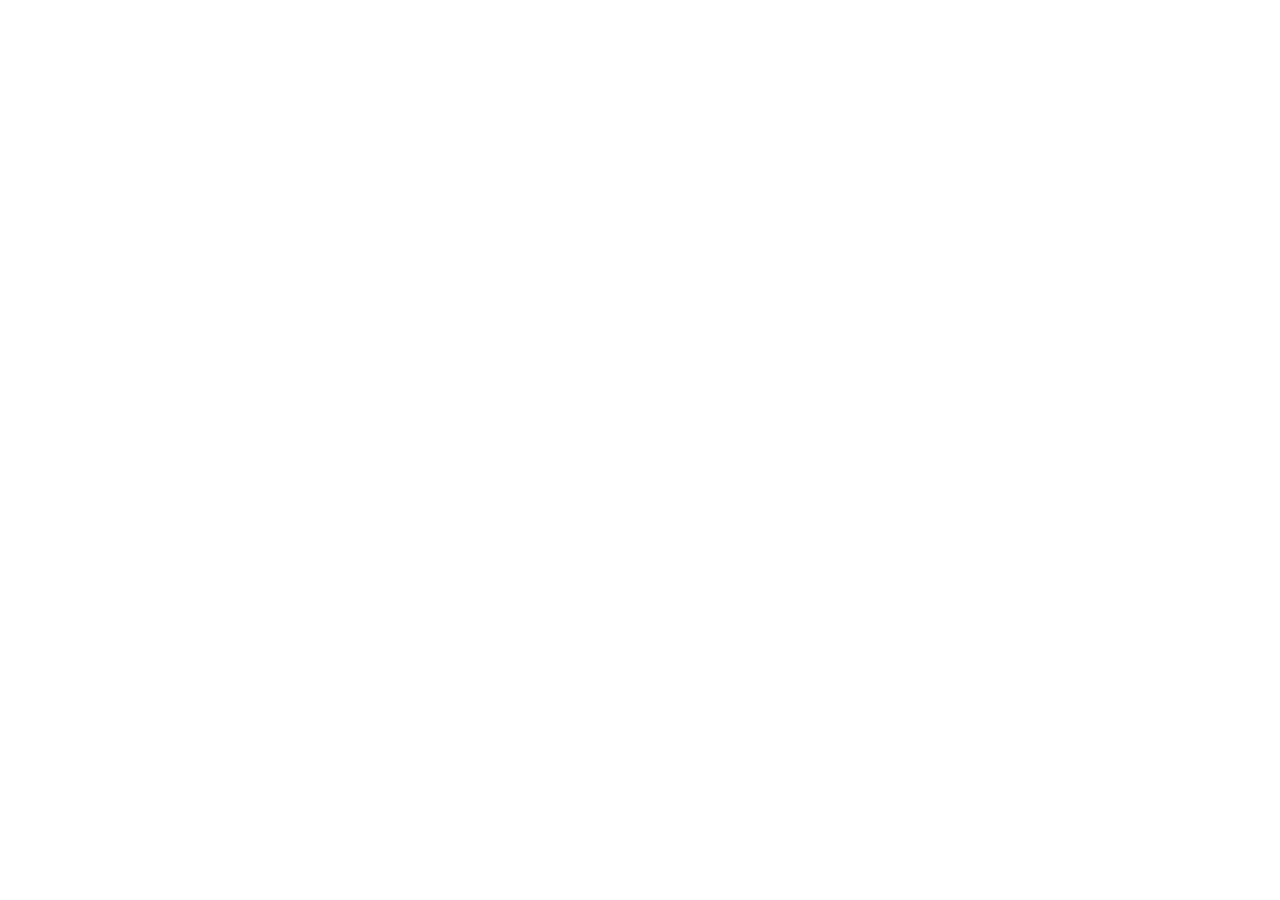
==== index.html @ 12a5bcbc "V1.0" ====
<!doctype html>
<html lang="zh-CN">
  <head>
    <meta charset="UTF-8" />
    <meta name="viewport" content="width=device-width, initial-scale=1.0" />
    <title>下津村史数字馆</title>
    <script type="module" crossorigin src="/assets/index-_yngNMqo.js"></script>
    <link rel="stylesheet" crossorigin href="/assets/index-DAocf0F-.css">
  </head>
  <body>
    <div id="root"></div>
  </body>
</html>
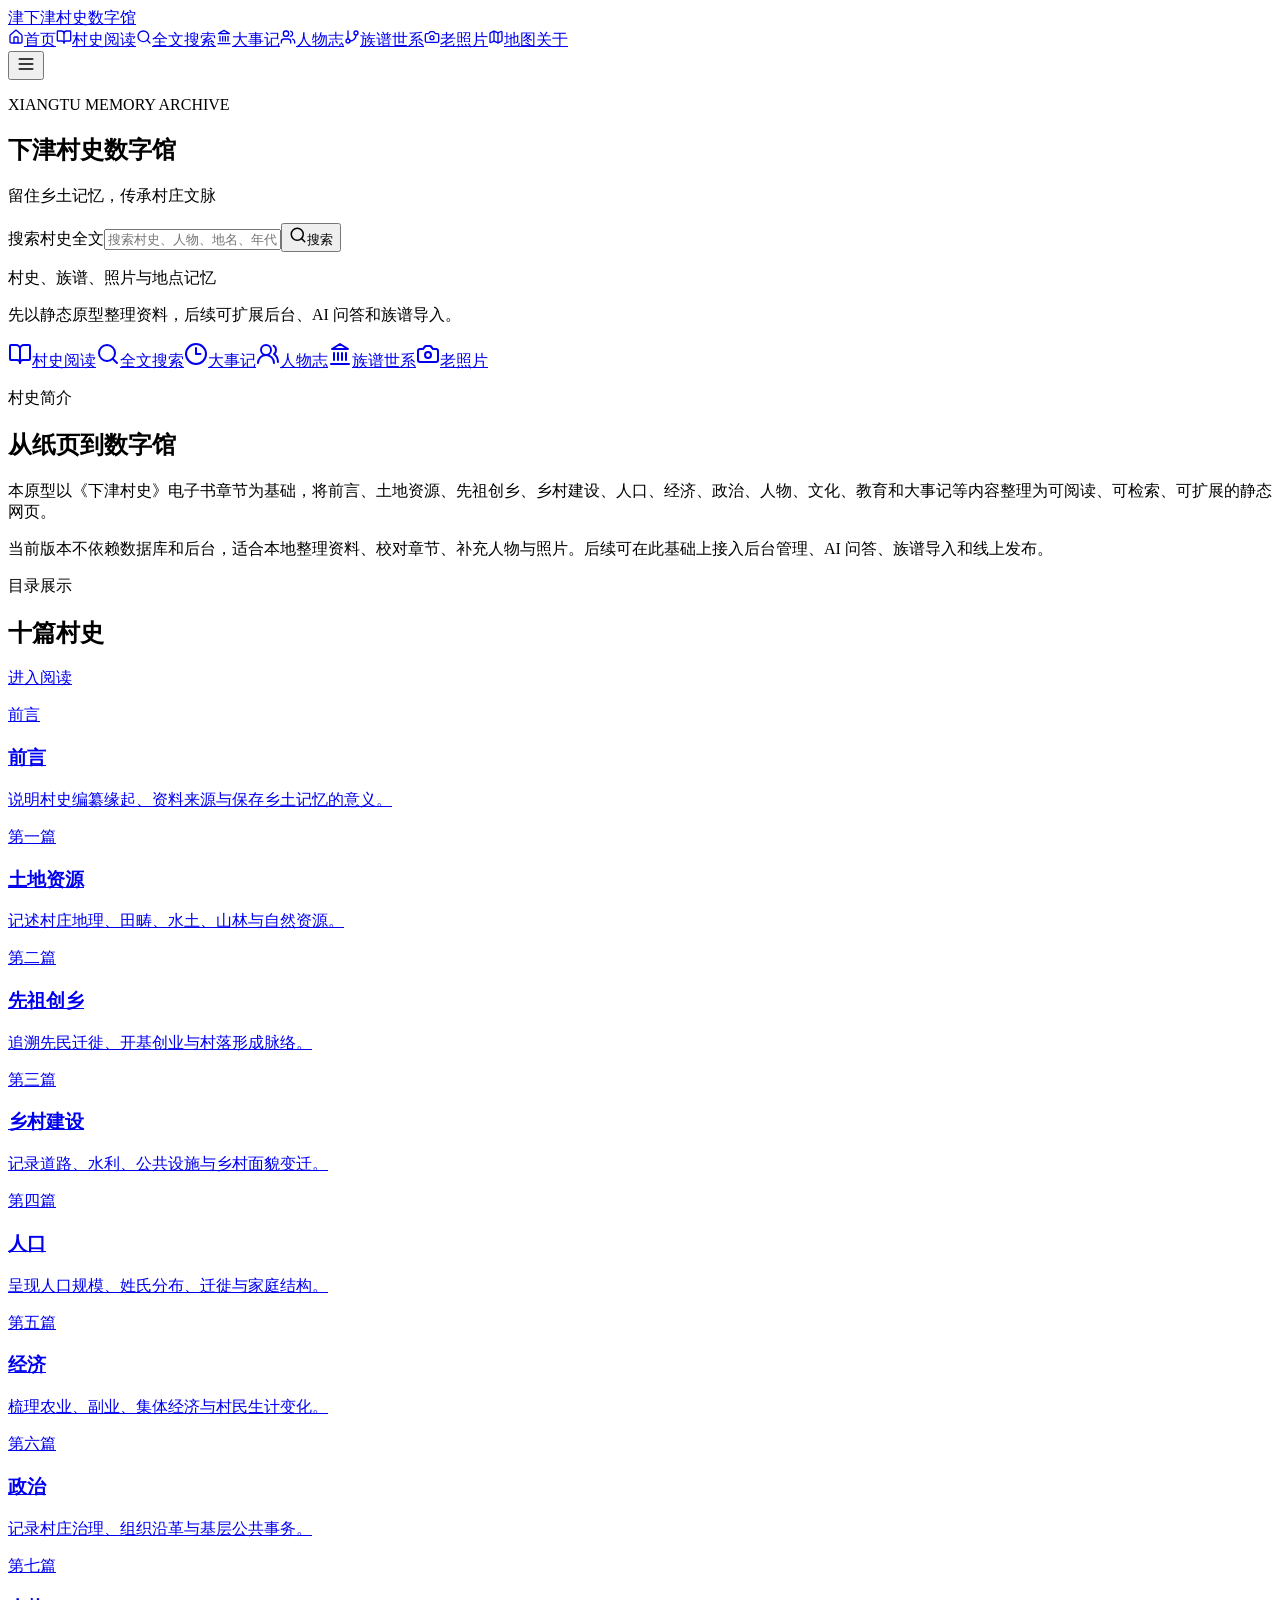
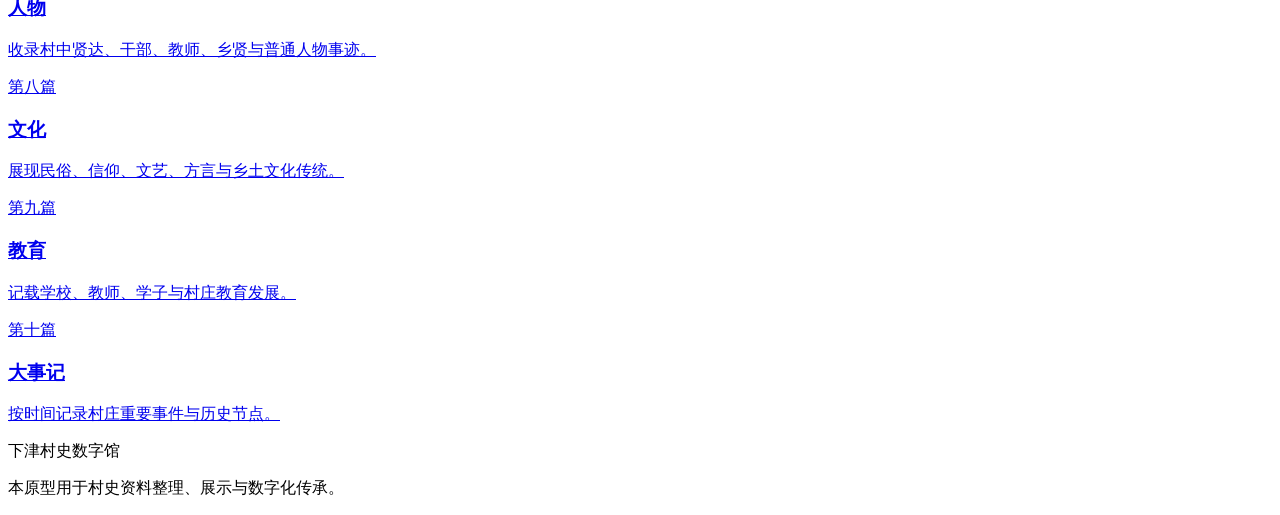
==== commit 35c18552: "Update index.html" ====
--- a/index.html
+++ b/index.html
@@ -4,8 +4,8 @@
     <meta charset="UTF-8" />
     <meta name="viewport" content="width=device-width, initial-scale=1.0" />
     <title>下津村史数字馆</title>
-    <script type="module" crossorigin src="/assets/index-_yngNMqo.js"></script>
-    <link rel="stylesheet" crossorigin href="/assets/index-DAocf0F-.css">
+    <script type="module" crossorigin src="./index-_yngNMqo.js"></script>
+    <link rel="stylesheet" crossorigin href="./index-cslJNiig8.css">
   </head>
   <body>
     <div id="root"></div>
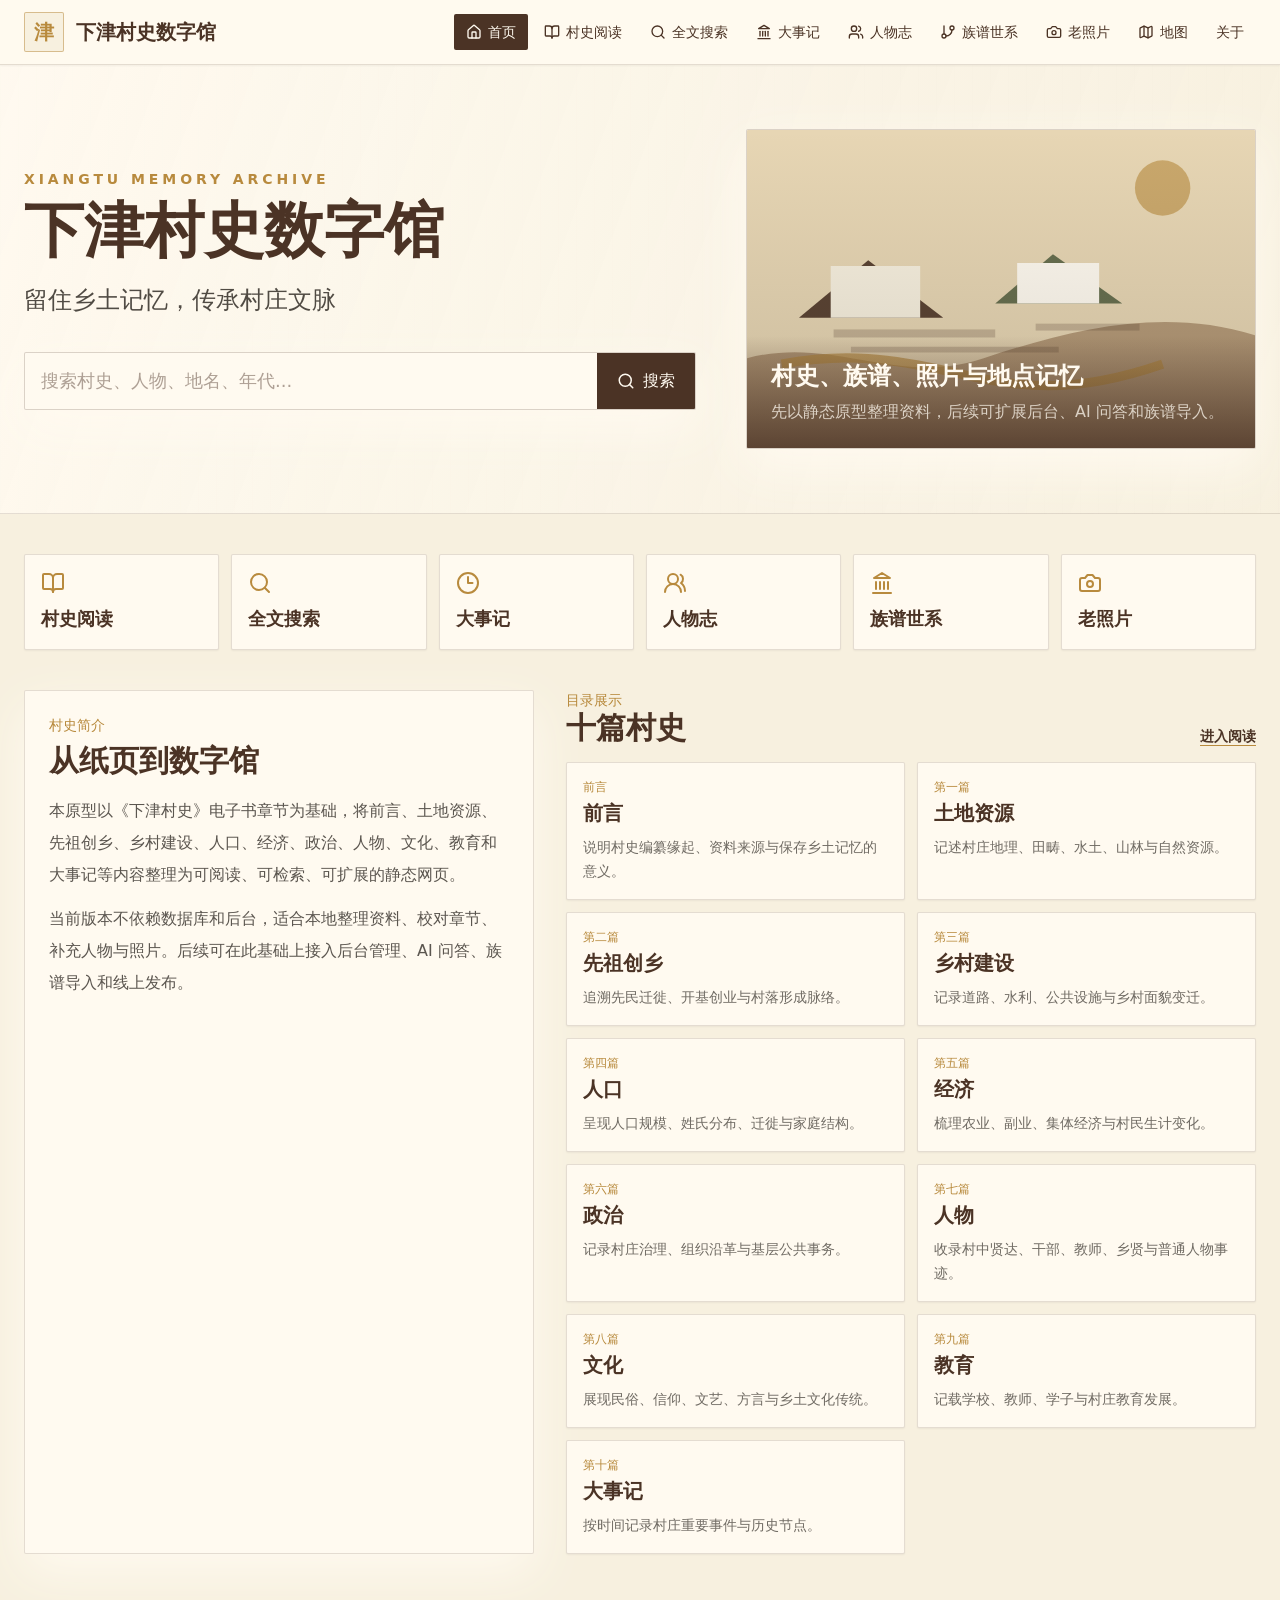
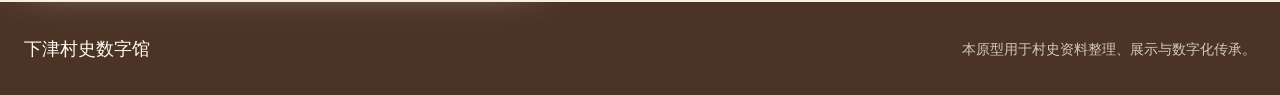
==== commit f4eb5402: "Deploy Xiajin digital museum" ====
--- a/index.html
+++ b/index.html
@@ -4,8 +4,8 @@
     <meta charset="UTF-8" />
     <meta name="viewport" content="width=device-width, initial-scale=1.0" />
     <title>下津村史数字馆</title>
-    <script type="module" crossorigin src="./index-_yngNMqo.js"></script>
-    <link rel="stylesheet" crossorigin href="./index-cslJNiig8.css">
+    <script type="module" crossorigin src="./assets/index-D4QN0NcS.js"></script>
+    <link rel="stylesheet" crossorigin href="./assets/index-DAocf0F-.css">
   </head>
   <body>
     <div id="root"></div>
--- a/assets/index-DAocf0F-.css
+++ b/assets/index-DAocf0F-.css
@@ -0,0 +1 @@
+.leaflet-pane,.leaflet-tile,.leaflet-marker-icon,.leaflet-marker-shadow,.leaflet-tile-container,.leaflet-pane>svg,.leaflet-pane>canvas,.leaflet-zoom-box,.leaflet-image-layer,.leaflet-layer{position:absolute;left:0;top:0}.leaflet-container{overflow:hidden}.leaflet-tile,.leaflet-marker-icon,.leaflet-marker-shadow{-webkit-user-select:none;-moz-user-select:none;user-select:none;-webkit-user-drag:none}.leaflet-tile::-moz-selection{background:transparent}.leaflet-tile::selection{background:transparent}.leaflet-safari .leaflet-tile{image-rendering:-webkit-optimize-contrast}.leaflet-safari .leaflet-tile-container{width:1600px;height:1600px;-webkit-transform-origin:0 0}.leaflet-marker-icon,.leaflet-marker-shadow{display:block}.leaflet-container .leaflet-overlay-pane svg{max-width:none!important;max-height:none!important}.leaflet-container .leaflet-marker-pane img,.leaflet-container .leaflet-shadow-pane img,.leaflet-container .leaflet-tile-pane img,.leaflet-container img.leaflet-image-layer,.leaflet-container .leaflet-tile{max-width:none!important;max-height:none!important;width:auto;padding:0}.leaflet-container img.leaflet-tile{mix-blend-mode:plus-lighter}.leaflet-container.leaflet-touch-zoom{touch-action:pan-x pan-y}.leaflet-container.leaflet-touch-drag{touch-action:none;touch-action:pinch-zoom}.leaflet-container.leaflet-touch-drag.leaflet-touch-zoom{touch-action:none}.leaflet-container{-webkit-tap-highlight-color:transparent}.leaflet-container a{-webkit-tap-highlight-color:rgba(51,181,229,.4)}.leaflet-tile{filter:inherit;visibility:hidden}.leaflet-tile-loaded{visibility:inherit}.leaflet-zoom-box{width:0;height:0;box-sizing:border-box;z-index:800}.leaflet-overlay-pane svg{-moz-user-select:none}.leaflet-pane{z-index:400}.leaflet-tile-pane{z-index:200}.leaflet-overlay-pane{z-index:400}.leaflet-shadow-pane{z-index:500}.leaflet-marker-pane{z-index:600}.leaflet-tooltip-pane{z-index:650}.leaflet-popup-pane{z-index:700}.leaflet-map-pane canvas{z-index:100}.leaflet-map-pane svg{z-index:200}.leaflet-vml-shape{width:1px;height:1px}.lvml{behavior:url(#default#VML);display:inline-block;position:absolute}.leaflet-control{position:relative;z-index:800;pointer-events:visiblePainted;pointer-events:auto}.leaflet-top,.leaflet-bottom{position:absolute;z-index:1000;pointer-events:none}.leaflet-top{top:0}.leaflet-right{right:0}.leaflet-bottom{bottom:0}.leaflet-left{left:0}.leaflet-control{float:left;clear:both}.leaflet-right .leaflet-control{float:right}.leaflet-top .leaflet-control{margin-top:10px}.leaflet-bottom .leaflet-control{margin-bottom:10px}.leaflet-left .leaflet-control{margin-left:10px}.leaflet-right .leaflet-control{margin-right:10px}.leaflet-fade-anim .leaflet-popup{opacity:0;transition:opacity .2s linear}.leaflet-fade-anim .leaflet-map-pane .leaflet-popup{opacity:1}.leaflet-zoom-animated{transform-origin:0 0}svg.leaflet-zoom-animated{will-change:transform}.leaflet-zoom-anim .leaflet-zoom-animated{transition:transform .25s cubic-bezier(0,0,.25,1)}.leaflet-zoom-anim .leaflet-tile,.leaflet-pan-anim .leaflet-tile{transition:none}.leaflet-zoom-anim .leaflet-zoom-hide{visibility:hidden}.leaflet-interactive{cursor:pointer}.leaflet-grab{cursor:grab}.leaflet-crosshair,.leaflet-crosshair .leaflet-interactive{cursor:crosshair}.leaflet-popup-pane,.leaflet-control{cursor:auto}.leaflet-dragging .leaflet-grab,.leaflet-dragging .leaflet-grab .leaflet-interactive,.leaflet-dragging .leaflet-marker-draggable{cursor:move;cursor:grabbing}.leaflet-marker-icon,.leaflet-marker-shadow,.leaflet-image-layer,.leaflet-pane>svg path,.leaflet-tile-container{pointer-events:none}.leaflet-marker-icon.leaflet-interactive,.leaflet-image-layer.leaflet-interactive,.leaflet-pane>svg path.leaflet-interactive,svg.leaflet-image-layer.leaflet-interactive path{pointer-events:visiblePainted;pointer-events:auto}.leaflet-container{background:#ddd;outline-offset:1px}.leaflet-container a{color:#0078a8}.leaflet-zoom-box{border:2px dotted #38f;background:#ffffff80}.leaflet-container{font-family:Helvetica Neue,Arial,Helvetica,sans-serif;font-size:12px;font-size:.75rem;line-height:1.5}.leaflet-bar{box-shadow:0 1px 5px #000000a6;border-radius:4px}.leaflet-bar a{background-color:#fff;border-bottom:1px solid #ccc;width:26px;height:26px;line-height:26px;display:block;text-align:center;text-decoration:none;color:#000}.leaflet-bar a,.leaflet-control-layers-toggle{background-position:50% 50%;background-repeat:no-repeat;display:block}.leaflet-bar a:hover,.leaflet-bar a:focus{background-color:#f4f4f4}.leaflet-bar a:first-child{border-top-left-radius:4px;border-top-right-radius:4px}.leaflet-bar a:last-child{border-bottom-left-radius:4px;border-bottom-right-radius:4px;border-bottom:none}.leaflet-bar a.leaflet-disabled{cursor:default;background-color:#f4f4f4;color:#bbb}.leaflet-touch .leaflet-bar a{width:30px;height:30px;line-height:30px}.leaflet-touch .leaflet-bar a:first-child{border-top-left-radius:2px;border-top-right-radius:2px}.leaflet-touch .leaflet-bar a:last-child{border-bottom-left-radius:2px;border-bottom-right-radius:2px}.leaflet-control-zoom-in,.leaflet-control-zoom-out{font:700 18px Lucida Console,Monaco,monospace;text-indent:1px}.leaflet-touch .leaflet-control-zoom-in,.leaflet-touch .leaflet-control-zoom-out{font-size:22px}.leaflet-control-layers{box-shadow:0 1px 5px #0006;background:#fff;border-radius:5px}.leaflet-control-layers-toggle{background-image:url([data-uri]);width:36px;height:36px}.leaflet-retina .leaflet-control-layers-toggle{background-image:url([data-uri]);background-size:26px 26px}.leaflet-touch .leaflet-control-layers-toggle{width:44px;height:44px}.leaflet-control-layers .leaflet-control-layers-list,.leaflet-control-layers-expanded .leaflet-control-layers-toggle{display:none}.leaflet-control-layers-expanded .leaflet-control-layers-list{display:block;position:relative}.leaflet-control-layers-expanded{padding:6px 10px 6px 6px;color:#333;background:#fff}.leaflet-control-layers-scrollbar{overflow-y:scroll;overflow-x:hidden;padding-right:5px}.leaflet-control-layers-selector{margin-top:2px;position:relative;top:1px}.leaflet-control-layers label{display:block;font-size:13px;font-size:1.08333em}.leaflet-control-layers-separator{height:0;border-top:1px solid #ddd;margin:5px -10px 5px -6px}.leaflet-default-icon-path{background-image:url([data-uri])}.leaflet-container .leaflet-control-attribution{background:#fff;background:#fffc;margin:0}.leaflet-control-attribution,.leaflet-control-scale-line{padding:0 5px;color:#333;line-height:1.4}.leaflet-control-attribution a{text-decoration:none}.leaflet-control-attribution a:hover,.leaflet-control-attribution a:focus{text-decoration:underline}.leaflet-attribution-flag{display:inline!important;vertical-align:baseline!important;width:1em;height:.6669em}.leaflet-left .leaflet-control-scale{margin-left:5px}.leaflet-bottom .leaflet-control-scale{margin-bottom:5px}.leaflet-control-scale-line{border:2px solid #777;border-top:none;line-height:1.1;padding:2px 5px 1px;white-space:nowrap;box-sizing:border-box;background:#fffc;text-shadow:1px 1px #fff}.leaflet-control-scale-line:not(:first-child){border-top:2px solid #777;border-bottom:none;margin-top:-2px}.leaflet-control-scale-line:not(:first-child):not(:last-child){border-bottom:2px solid #777}.leaflet-touch .leaflet-control-attribution,.leaflet-touch .leaflet-control-layers,.leaflet-touch .leaflet-bar{box-shadow:none}.leaflet-touch .leaflet-control-layers,.leaflet-touch .leaflet-bar{border:2px solid rgba(0,0,0,.2);background-clip:padding-box}.leaflet-popup{position:absolute;text-align:center;margin-bottom:20px}.leaflet-popup-content-wrapper{padding:1px;text-align:left;border-radius:12px}.leaflet-popup-content{margin:13px 24px 13px 20px;line-height:1.3;font-size:13px;font-size:1.08333em;min-height:1px}.leaflet-popup-content p{margin:1.3em 0}.leaflet-popup-tip-container{width:40px;height:20px;position:absolute;left:50%;margin-top:-1px;margin-left:-20px;overflow:hidden;pointer-events:none}.leaflet-popup-tip{width:17px;height:17px;padding:1px;margin:-10px auto 0;pointer-events:auto;transform:rotate(45deg)}.leaflet-popup-content-wrapper,.leaflet-popup-tip{background:#fff;color:#333;box-shadow:0 3px 14px #0006}.leaflet-container a.leaflet-popup-close-button{position:absolute;top:0;right:0;border:none;text-align:center;width:24px;height:24px;font:16px/24px Tahoma,Verdana,sans-serif;color:#757575;text-decoration:none;background:transparent}.leaflet-container a.leaflet-popup-close-button:hover,.leaflet-container a.leaflet-popup-close-button:focus{color:#585858}.leaflet-popup-scrolled{overflow:auto}.leaflet-oldie .leaflet-popup-content-wrapper{-ms-zoom:1}.leaflet-oldie .leaflet-popup-tip{width:24px;margin:0 auto;-ms-filter:"progid:DXImageTransform.Microsoft.Matrix(M11=0.70710678, M12=0.70710678, M21=-0.70710678, M22=0.70710678)";filter:progid:DXImageTransform.Microsoft.Matrix(M11=.70710678,M12=.70710678,M21=-.70710678,M22=.70710678)}.leaflet-oldie .leaflet-control-zoom,.leaflet-oldie .leaflet-control-layers,.leaflet-oldie .leaflet-popup-content-wrapper,.leaflet-oldie .leaflet-popup-tip{border:1px solid #999}.leaflet-div-icon{background:#fff;border:1px solid #666}.leaflet-tooltip{position:absolute;padding:6px;background-color:#fff;border:1px solid #fff;border-radius:3px;color:#222;white-space:nowrap;-webkit-user-select:none;-moz-user-select:none;user-select:none;pointer-events:none;box-shadow:0 1px 3px #0006}.leaflet-tooltip.leaflet-interactive{cursor:pointer;pointer-events:auto}.leaflet-tooltip-top:before,.leaflet-tooltip-bottom:before,.leaflet-tooltip-left:before,.leaflet-tooltip-right:before{position:absolute;pointer-events:none;border:6px solid transparent;background:transparent;content:""}.leaflet-tooltip-bottom{margin-top:6px}.leaflet-tooltip-top{margin-top:-6px}.leaflet-tooltip-bottom:before,.leaflet-tooltip-top:before{left:50%;margin-left:-6px}.leaflet-tooltip-top:before{bottom:0;margin-bottom:-12px;border-top-color:#fff}.leaflet-tooltip-bottom:before{top:0;margin-top:-12px;margin-left:-6px;border-bottom-color:#fff}.leaflet-tooltip-left{margin-left:-6px}.leaflet-tooltip-right{margin-left:6px}.leaflet-tooltip-left:before,.leaflet-tooltip-right:before{top:50%;margin-top:-6px}.leaflet-tooltip-left:before{right:0;margin-right:-12px;border-left-color:#fff}.leaflet-tooltip-right:before{left:0;margin-left:-12px;border-right-color:#fff}@media print{.leaflet-control{-webkit-print-color-adjust:exact;print-color-adjust:exact}}*,:before,:after{--tw-border-spacing-x: 0;--tw-border-spacing-y: 0;--tw-translate-x: 0;--tw-translate-y: 0;--tw-rotate: 0;--tw-skew-x: 0;--tw-skew-y: 0;--tw-scale-x: 1;--tw-scale-y: 1;--tw-pan-x: ;--tw-pan-y: ;--tw-pinch-zoom: ;--tw-scroll-snap-strictness: proximity;--tw-gradient-from-position: ;--tw-gradient-via-position: ;--tw-gradient-to-position: ;--tw-ordinal: ;--tw-slashed-zero: ;--tw-numeric-figure: ;--tw-numeric-spacing: ;--tw-numeric-fraction: ;--tw-ring-inset: ;--tw-ring-offset-width: 0px;--tw-ring-offset-color: #fff;--tw-ring-color: rgb(59 130 246 / .5);--tw-ring-offset-shadow: 0 0 #0000;--tw-ring-shadow: 0 0 #0000;--tw-shadow: 0 0 #0000;--tw-shadow-colored: 0 0 #0000;--tw-blur: ;--tw-brightness: ;--tw-contrast: ;--tw-grayscale: ;--tw-hue-rotate: ;--tw-invert: ;--tw-saturate: ;--tw-sepia: ;--tw-drop-shadow: ;--tw-backdrop-blur: ;--tw-backdrop-brightness: ;--tw-backdrop-contrast: ;--tw-backdrop-grayscale: ;--tw-backdrop-hue-rotate: ;--tw-backdrop-invert: ;--tw-backdrop-opacity: ;--tw-backdrop-saturate: ;--tw-backdrop-sepia: ;--tw-contain-size: ;--tw-contain-layout: ;--tw-contain-paint: ;--tw-contain-style: }::backdrop{--tw-border-spacing-x: 0;--tw-border-spacing-y: 0;--tw-translate-x: 0;--tw-translate-y: 0;--tw-rotate: 0;--tw-skew-x: 0;--tw-skew-y: 0;--tw-scale-x: 1;--tw-scale-y: 1;--tw-pan-x: ;--tw-pan-y: ;--tw-pinch-zoom: ;--tw-scroll-snap-strictness: proximity;--tw-gradient-from-position: ;--tw-gradient-via-position: ;--tw-gradient-to-position: ;--tw-ordinal: ;--tw-slashed-zero: ;--tw-numeric-figure: ;--tw-numeric-spacing: ;--tw-numeric-fraction: ;--tw-ring-inset: ;--tw-ring-offset-width: 0px;--tw-ring-offset-color: #fff;--tw-ring-color: rgb(59 130 246 / .5);--tw-ring-offset-shadow: 0 0 #0000;--tw-ring-shadow: 0 0 #0000;--tw-shadow: 0 0 #0000;--tw-shadow-colored: 0 0 #0000;--tw-blur: ;--tw-brightness: ;--tw-contrast: ;--tw-grayscale: ;--tw-hue-rotate: ;--tw-invert: ;--tw-saturate: ;--tw-sepia: ;--tw-drop-shadow: ;--tw-backdrop-blur: ;--tw-backdrop-brightness: ;--tw-backdrop-contrast: ;--tw-backdrop-grayscale: ;--tw-backdrop-hue-rotate: ;--tw-backdrop-invert: ;--tw-backdrop-opacity: ;--tw-backdrop-saturate: ;--tw-backdrop-sepia: ;--tw-contain-size: ;--tw-contain-layout: ;--tw-contain-paint: ;--tw-contain-style: }*,:before,:after{box-sizing:border-box;border-width:0;border-style:solid;border-color:#e5e7eb}:before,:after{--tw-content: ""}html,:host{line-height:1.5;-webkit-text-size-adjust:100%;-moz-tab-size:4;-o-tab-size:4;tab-size:4;font-family:Noto Sans SC,Microsoft YaHei,system-ui,sans-serif;font-feature-settings:normal;font-variation-settings:normal;-webkit-tap-highlight-color:transparent}body{margin:0;line-height:inherit}hr{height:0;color:inherit;border-top-width:1px}abbr:where([title]){-webkit-text-decoration:underline dotted;text-decoration:underline dotted}h1,h2,h3,h4,h5,h6{font-size:inherit;font-weight:inherit}a{color:inherit;text-decoration:inherit}b,strong{font-weight:bolder}code,kbd,samp,pre{font-family:ui-monospace,SFMono-Regular,Menlo,Monaco,Consolas,Liberation Mono,Courier New,monospace;font-feature-settings:normal;font-variation-settings:normal;font-size:1em}small{font-size:80%}sub,sup{font-size:75%;line-height:0;position:relative;vertical-align:baseline}sub{bottom:-.25em}sup{top:-.5em}table{text-indent:0;border-color:inherit;border-collapse:collapse}button,input,optgroup,select,textarea{font-family:inherit;font-feature-settings:inherit;font-variation-settings:inherit;font-size:100%;font-weight:inherit;line-height:inherit;letter-spacing:inherit;color:inherit;margin:0;padding:0}button,select{text-transform:none}button,input:where([type=button]),input:where([type=reset]),input:where([type=submit]){-webkit-appearance:button;background-color:transparent;background-image:none}:-moz-focusring{outline:auto}:-moz-ui-invalid{box-shadow:none}progress{vertical-align:baseline}::-webkit-inner-spin-button,::-webkit-outer-spin-button{height:auto}[type=search]{-webkit-appearance:textfield;outline-offset:-2px}::-webkit-search-decoration{-webkit-appearance:none}::-webkit-file-upload-button{-webkit-appearance:button;font:inherit}summary{display:list-item}blockquote,dl,dd,h1,h2,h3,h4,h5,h6,hr,figure,p,pre{margin:0}fieldset{margin:0;padding:0}legend{padding:0}ol,ul,menu{list-style:none;margin:0;padding:0}dialog{padding:0}textarea{resize:vertical}input::-moz-placeholder,textarea::-moz-placeholder{opacity:1;color:#9ca3af}input::placeholder,textarea::placeholder{opacity:1;color:#9ca3af}button,[role=button]{cursor:pointer}:disabled{cursor:default}img,svg,video,canvas,audio,iframe,embed,object{display:block;vertical-align:middle}img,video{max-width:100%;height:auto}[hidden]:where(:not([hidden=until-found])){display:none}.sr-only{position:absolute;width:1px;height:1px;padding:0;margin:-1px;overflow:hidden;clip:rect(0,0,0,0);white-space:nowrap;border-width:0}.visible{visibility:visible}.collapse{visibility:collapse}.fixed{position:fixed}.absolute{position:absolute}.relative{position:relative}.sticky{position:sticky}.inset-0{top:0;right:0;bottom:0;left:0}.-left-\[7px\]{left:-7px}.bottom-0{bottom:0}.left-0{left:0}.right-0{right:0}.top-0{top:0}.top-2{top:.5rem}.z-40{z-index:40}.z-50{z-index:50}.mx-auto{margin-left:auto;margin-right:auto}.mb-1{margin-bottom:.25rem}.mb-2{margin-bottom:.5rem}.mb-3{margin-bottom:.75rem}.mb-4{margin-bottom:1rem}.mb-5{margin-bottom:1.25rem}.mb-6{margin-bottom:1.5rem}.mr-1{margin-right:.25rem}.mt-1{margin-top:.25rem}.mt-2{margin-top:.5rem}.mt-3{margin-top:.75rem}.mt-4{margin-top:1rem}.mt-5{margin-top:1.25rem}.mt-6{margin-top:1.5rem}.mt-8{margin-top:2rem}.line-clamp-2{overflow:hidden;display:-webkit-box;-webkit-box-orient:vertical;-webkit-line-clamp:2}.block{display:block}.inline{display:inline}.flex{display:flex}.inline-flex{display:inline-flex}.table{display:table}.grid{display:grid}.hidden{display:none}.aspect-\[4\/3\]{aspect-ratio:4/3}.h-10{height:2.5rem}.h-11{height:2.75rem}.h-14{height:3.5rem}.h-3{height:.75rem}.h-9{height:2.25rem}.h-px{height:1px}.max-h-\[70vh\]{max-height:70vh}.min-h-24{min-height:6rem}.min-h-\[320px\]{min-height:320px}.min-h-screen{min-height:100vh}.w-10{width:2.5rem}.w-3{width:.75rem}.w-5{width:1.25rem}.w-9{width:2.25rem}.w-full{width:100%}.min-w-0{min-width:0px}.min-w-28{min-width:7rem}.max-w-2xl{max-width:42rem}.max-w-3xl{max-width:48rem}.max-w-4xl{max-width:56rem}.max-w-5xl{max-width:64rem}.max-w-6xl{max-width:72rem}.max-w-7xl{max-width:80rem}.flex-1{flex:1 1 0%}.border-collapse{border-collapse:collapse}.grid-cols-2{grid-template-columns:repeat(2,minmax(0,1fr))}.grid-cols-\[5\.5rem_1fr\]{grid-template-columns:5.5rem 1fr}.flex-col{flex-direction:column}.flex-wrap{flex-wrap:wrap}.place-items-center{place-items:center}.items-start{align-items:flex-start}.items-end{align-items:flex-end}.items-center{align-items:center}.justify-center{justify-content:center}.justify-between{justify-content:space-between}.gap-1{gap:.25rem}.gap-1\.5{gap:.375rem}.gap-2{gap:.5rem}.gap-3{gap:.75rem}.gap-4{gap:1rem}.gap-5{gap:1.25rem}.gap-6{gap:1.5rem}.gap-8{gap:2rem}.gap-x-4{-moz-column-gap:1rem;column-gap:1rem}.gap-y-4{row-gap:1rem}.space-y-3>:not([hidden])~:not([hidden]){--tw-space-y-reverse: 0;margin-top:calc(.75rem * calc(1 - var(--tw-space-y-reverse)));margin-bottom:calc(.75rem * var(--tw-space-y-reverse))}.space-y-4>:not([hidden])~:not([hidden]){--tw-space-y-reverse: 0;margin-top:calc(1rem * calc(1 - var(--tw-space-y-reverse)));margin-bottom:calc(1rem * var(--tw-space-y-reverse))}.overflow-hidden{overflow:hidden}.truncate{overflow:hidden;text-overflow:ellipsis;white-space:nowrap}.whitespace-nowrap{white-space:nowrap}.break-all{word-break:break-all}.rounded-full{border-radius:9999px}.rounded-sm{border-radius:.125rem}.border{border-width:1px}.border-b{border-bottom-width:1px}.border-l-2{border-left-width:2px}.border-t{border-top-width:1px}.border-dashed{border-style:dashed}.border-brown\/10{border-color:#4b33251a}.border-brown\/15{border-color:#4b332526}.border-brown\/20{border-color:#4b332533}.border-gold{--tw-border-opacity: 1;border-color:rgb(184 138 61 / var(--tw-border-opacity, 1))}.border-gold\/25{border-color:#b88a3d40}.border-gold\/35{border-color:#b88a3d59}.border-gold\/45{border-color:#b88a3d73}.border-gold\/50{border-color:#b88a3d80}.bg-brown{--tw-bg-opacity: 1;background-color:rgb(75 51 37 / var(--tw-bg-opacity, 1))}.bg-brown\/10{background-color:#4b33251a}.bg-brown\/25{background-color:#4b332540}.bg-gold{--tw-bg-opacity: 1;background-color:rgb(184 138 61 / var(--tw-bg-opacity, 1))}.bg-gold\/15{background-color:#b88a3d26}.bg-ink\/70{background-color:#241f19b3}.bg-paper{--tw-bg-opacity: 1;background-color:rgb(255 250 240 / var(--tw-bg-opacity, 1))}.bg-paper\/45{background-color:#fffaf073}.bg-paper\/60{background-color:#fffaf099}.bg-paper\/70{background-color:#fffaf0b3}.bg-paper\/95{background-color:#fffaf0f2}.bg-rice{--tw-bg-opacity: 1;background-color:rgb(247 240 223 / var(--tw-bg-opacity, 1))}.bg-rice\/45{background-color:#f7f0df73}.bg-rice\/70{background-color:#f7f0dfb3}.bg-transparent{background-color:transparent}.bg-gradient-to-t{background-image:linear-gradient(to top,var(--tw-gradient-stops))}.from-brown\/80{--tw-gradient-from: rgb(75 51 37 / .8) var(--tw-gradient-from-position);--tw-gradient-to: rgb(75 51 37 / 0) var(--tw-gradient-to-position);--tw-gradient-stops: var(--tw-gradient-from), var(--tw-gradient-to)}.to-transparent{--tw-gradient-to: transparent var(--tw-gradient-to-position)}.object-contain{-o-object-fit:contain;object-fit:contain}.object-cover{-o-object-fit:cover;object-fit:cover}.p-2{padding:.5rem}.p-3{padding:.75rem}.p-4{padding:1rem}.p-5{padding:1.25rem}.p-6{padding:1.5rem}.px-2{padding-left:.5rem;padding-right:.5rem}.px-3{padding-left:.75rem;padding-right:.75rem}.px-4{padding-left:1rem;padding-right:1rem}.px-5{padding-left:1.25rem;padding-right:1.25rem}.py-0\.5{padding-top:.125rem;padding-bottom:.125rem}.py-1{padding-top:.25rem;padding-bottom:.25rem}.py-10{padding-top:2.5rem;padding-bottom:2.5rem}.py-12{padding-top:3rem;padding-bottom:3rem}.py-2{padding-top:.5rem;padding-bottom:.5rem}.py-3{padding-top:.75rem;padding-bottom:.75rem}.py-4{padding-top:1rem;padding-bottom:1rem}.py-5{padding-top:1.25rem;padding-bottom:1.25rem}.py-8{padding-top:2rem;padding-bottom:2rem}.pb-12{padding-bottom:3rem}.pb-3{padding-bottom:.75rem}.pb-4{padding-bottom:1rem}.pl-5{padding-left:1.25rem}.pt-1{padding-top:.25rem}.pt-3{padding-top:.75rem}.text-left{text-align:left}.text-center{text-align:center}.text-right{text-align:right}.font-serif{font-family:Noto Serif SC,Songti SC,SimSun,serif}.text-2xl{font-size:1.5rem;line-height:2rem}.text-3xl{font-size:1.875rem;line-height:2.25rem}.text-4xl{font-size:2.25rem;line-height:2.5rem}.text-\[10px\]{font-size:10px}.text-\[11px\]{font-size:11px}.text-base{font-size:1rem;line-height:1.5rem}.text-lg{font-size:1.125rem;line-height:1.75rem}.text-sm{font-size:.875rem;line-height:1.25rem}.text-xl{font-size:1.25rem;line-height:1.75rem}.text-xs{font-size:.75rem;line-height:1rem}.font-black{font-weight:900}.font-bold{font-weight:700}.font-medium{font-weight:500}.font-semibold{font-weight:600}.leading-6{line-height:1.5rem}.leading-7{line-height:1.75rem}.leading-8{line-height:2rem}.leading-relaxed{line-height:1.625}.leading-tight{line-height:1.25}.tracking-\[0\.28em\]{letter-spacing:.28em}.text-brown{--tw-text-opacity: 1;color:rgb(75 51 37 / var(--tw-text-opacity, 1))}.text-brown\/45{color:#4b332573}.text-brown\/50{color:#4b332580}.text-brown\/55{color:#4b33258c}.text-brown\/60{color:#4b332599}.text-brown\/65{color:#4b3325a6}.text-brown\/70{color:#4b3325b3}.text-brown\/75{color:#4b3325bf}.text-gold{--tw-text-opacity: 1;color:rgb(184 138 61 / var(--tw-text-opacity, 1))}.text-ink{--tw-text-opacity: 1;color:rgb(36 31 25 / var(--tw-text-opacity, 1))}.text-ink\/65{color:#241f19a6}.text-ink\/70{color:#241f19b3}.text-ink\/75{color:#241f19bf}.text-ink\/80{color:#241f19cc}.text-paper{--tw-text-opacity: 1;color:rgb(255 250 240 / var(--tw-text-opacity, 1))}.text-paper\/75{color:#fffaf0bf}.underline{text-decoration-line:underline}.decoration-gold{text-decoration-color:#b88a3d}.underline-offset-4{text-underline-offset:4px}.opacity-65{opacity:.65}.opacity-75{opacity:.75}.shadow-paper{--tw-shadow: 0 18px 50px rgba(49, 35, 21, .13);--tw-shadow-colored: 0 18px 50px var(--tw-shadow-color);box-shadow:var(--tw-ring-offset-shadow, 0 0 #0000),var(--tw-ring-shadow, 0 0 #0000),var(--tw-shadow)}.shadow-sm{--tw-shadow: 0 1px 2px 0 rgb(0 0 0 / .05);--tw-shadow-colored: 0 1px 2px 0 var(--tw-shadow-color);box-shadow:var(--tw-ring-offset-shadow, 0 0 #0000),var(--tw-ring-shadow, 0 0 #0000),var(--tw-shadow)}.shadow-paper{--tw-shadow-color: #fffaf0;--tw-shadow: var(--tw-shadow-colored)}.outline-none{outline:2px solid transparent;outline-offset:2px}.outline{outline-style:solid}.ring-4{--tw-ring-offset-shadow: var(--tw-ring-inset) 0 0 0 var(--tw-ring-offset-width) var(--tw-ring-offset-color);--tw-ring-shadow: var(--tw-ring-inset) 0 0 0 calc(4px + var(--tw-ring-offset-width)) var(--tw-ring-color);box-shadow:var(--tw-ring-offset-shadow),var(--tw-ring-shadow),var(--tw-shadow, 0 0 #0000)}.ring-rice{--tw-ring-opacity: 1;--tw-ring-color: rgb(247 240 223 / var(--tw-ring-opacity, 1))}.filter{filter:var(--tw-blur) var(--tw-brightness) var(--tw-contrast) var(--tw-grayscale) var(--tw-hue-rotate) var(--tw-invert) var(--tw-saturate) var(--tw-sepia) var(--tw-drop-shadow)}.backdrop-blur{--tw-backdrop-blur: blur(8px);-webkit-backdrop-filter:var(--tw-backdrop-blur) var(--tw-backdrop-brightness) var(--tw-backdrop-contrast) var(--tw-backdrop-grayscale) var(--tw-backdrop-hue-rotate) var(--tw-backdrop-invert) var(--tw-backdrop-opacity) var(--tw-backdrop-saturate) var(--tw-backdrop-sepia);backdrop-filter:var(--tw-backdrop-blur) var(--tw-backdrop-brightness) var(--tw-backdrop-contrast) var(--tw-backdrop-grayscale) var(--tw-backdrop-hue-rotate) var(--tw-backdrop-invert) var(--tw-backdrop-opacity) var(--tw-backdrop-saturate) var(--tw-backdrop-sepia)}.transition{transition-property:color,background-color,border-color,text-decoration-color,fill,stroke,opacity,box-shadow,transform,filter,backdrop-filter;transition-timing-function:cubic-bezier(.4,0,.2,1);transition-duration:.15s}:root{color-scheme:light}html{scroll-behavior:smooth}body{margin:0;font-family:Noto Sans SC,Microsoft YaHei,system-ui,sans-serif;background:linear-gradient(#f7f0dfe6,#f7f0dfe6),radial-gradient(circle at 20% 12%,rgba(184,138,61,.18),transparent 26%),radial-gradient(circle at 80% 0%,rgba(89,100,68,.16),transparent 24%)}::-moz-selection{background:#b88a3d59}::selection{background:#b88a3d59}mark{border-radius:2px;background:#b88a3d47;color:#241f19;padding:0 .08em}.hero-band{position:relative;border-bottom:1px solid rgba(75,51,37,.14);background:linear-gradient(110deg,#fffaf0f5,#f7f0dfd6),repeating-linear-gradient(90deg,rgba(75,51,37,.04) 0 1px,transparent 1px 18px)}.home-archive-visual{background:linear-gradient(to bottom,transparent,rgba(36,31,25,.15)),url("data:image/svg+xml,%3Csvg xmlns='http://www.w3.org/2000/svg' width='880' height='620' viewBox='0 0 880 620'%3E%3Crect width='880' height='620' fill='%23e7d6b4'/%3E%3Cpath d='M0 430 C150 390 260 480 410 430 S720 340 880 390 L880 620 L0 620Z' fill='%238c6a47' opacity='.55'/%3E%3Cpath d='M90 360 L210 260 L340 360 Z' fill='%234b3325' opacity='.9'/%3E%3Cpath d='M145 360 L145 270 L300 270 L300 360 Z' fill='%23f7f0df'/%3E%3Cpath d='M430 335 L530 250 L650 335 Z' fill='%23596444' opacity='.9'/%3E%3Cpath d='M468 335 L468 265 L610 265 L610 335 Z' fill='%23fffaf0'/%3E%3Cpath d='M60 440 C170 420 250 430 360 455 S560 495 720 440' stroke='%23b88a3d' stroke-width='16' fill='none' opacity='.65'/%3E%3Ccircle cx='720' cy='135' r='48' fill='%23b88a3d' opacity='.6'/%3E%3Cg fill='%234b3325' opacity='.22'%3E%3Crect x='150' y='380' width='280' height='14'/%3E%3Crect x='180' y='410' width='360' height='10'/%3E%3Crect x='500' y='370' width='180' height='12'/%3E%3C/g%3E%3C/svg%3E");background-size:cover;background-position:center}.reader-btn{display:inline-flex;min-height:2.25rem;align-items:center;justify-content:center;gap:.35rem;border:1px solid rgba(75,51,37,.16);border-radius:2px;background:#fffaf0;padding:.45rem .75rem;color:#4b3325;transition:border-color .16s ease,background .16s ease}.reader-btn:hover:not(:disabled){border-color:#b88a3dbf;background:#b88a3d1f}.reader-btn:disabled{cursor:not-allowed;opacity:.42}.book-content{padding:clamp(1.25rem,3vw,3rem);font-family:"Noto Serif SC",Songti SC,SimSun,serif;line-height:2.05;color:#241f19}.book-content h1,.book-content h2,.book-content h3{color:#4b3325;font-weight:800;line-height:1.35}.book-content h1{margin:0 0 1.5rem;text-align:center;font-size:1.8em}.book-content h2{margin:2rem 0 1rem;font-size:1.35em}.book-content h3{margin:1.5rem 0 .8rem;font-size:1.15em}.book-content p{margin:.75rem 0;text-align:justify}.book-content img{max-width:100%;height:auto;margin:1.5rem auto;border:1px solid rgba(75,51,37,.14);border-radius:2px;box-shadow:0 8px 26px #3123151f}.book-content table{display:block;max-width:100%;overflow-x:auto;border-collapse:collapse}.book-content td,.book-content th{border:1px solid rgba(75,51,37,.18);padding:.4rem .55rem}.filter-btn{min-height:2.4rem;border:1px solid rgba(75,51,37,.16);border-radius:2px;background:#fffaf0;padding:.45rem .85rem;color:#4b3325}.filter-btn:hover,.filter-btn-active{border-color:#b88a3dcc;background:#4b3325;color:#fffaf0}.tree-root,.tree-children{display:flex;gap:1.25rem;padding:0;list-style:none}.tree-root{min-width:-moz-max-content;min-width:max-content;align-items:flex-start;justify-content:center}.tree-root li{display:flex;flex-direction:column;align-items:center;position:relative}.tree-children{position:relative;margin-top:1.7rem}.tree-children:before{content:"";position:absolute;top:-.9rem;left:50%;width:1px;height:.9rem;background:#4b33253d}.tree-children li:before{content:"";position:absolute;top:-.85rem;width:100%;height:1px;background:#4b332538}.map-pattern{background:linear-gradient(30deg,rgba(75,51,37,.07) 12%,transparent 12.5%,transparent 87%,rgba(75,51,37,.07) 87.5%,rgba(75,51,37,.07)),linear-gradient(150deg,rgba(75,51,37,.07) 12%,transparent 12.5%,transparent 87%,rgba(75,51,37,.07) 87.5%,rgba(75,51,37,.07));background-size:46px 80px;opacity:.45}.village-leaflet-map{min-height:560px;width:100%}.village-leaflet-map .leaflet-control-zoom a{border-bottom-color:#4b332524;background:#fffaf0;color:#4b3325}.village-leaflet-map .leaflet-control-attribution{background:#fffaf0db;color:#4b3325b8}.village-map-marker{position:relative;display:block;width:24px;height:24px;border:2px solid #fffaf0;border-radius:999px 999px 999px 2px;background:#8d4c32;box-shadow:0 6px 16px #241f1952;transform:rotate(-45deg)}.village-map-marker:after{content:"";position:absolute;top:6px;right:6px;bottom:6px;left:6px;border-radius:999px;background:#fffaf0}.village-map-marker-active{background:#4b3325;box-shadow:0 0 0 5px #b88a3d47,0 10px 24px #241f1961}.village-leaflet-map .leaflet-tooltip{border:1px solid rgba(75,51,37,.16);border-radius:2px;background:#fffaf0;color:#4b3325;box-shadow:0 8px 24px #241f192e;font-family:Noto Sans SC,Microsoft YaHei,system-ui,sans-serif}@media(max-width:720px){.book-content{line-height:1.9}.tree-root{justify-content:flex-start}.village-leaflet-map{min-height:420px}}.placeholder\:text-brown\/45::-moz-placeholder{color:#4b332573}.placeholder\:text-brown\/45::placeholder{color:#4b332573}.hover\:-translate-y-0\.5:hover{--tw-translate-y: -.125rem;transform:translate(var(--tw-translate-x),var(--tw-translate-y)) rotate(var(--tw-rotate)) skew(var(--tw-skew-x)) skewY(var(--tw-skew-y)) scaleX(var(--tw-scale-x)) scaleY(var(--tw-scale-y))}.hover\:border-gold:hover{--tw-border-opacity: 1;border-color:rgb(184 138 61 / var(--tw-border-opacity, 1))}.hover\:border-gold\/60:hover{border-color:#b88a3d99}.hover\:border-gold\/80:hover{border-color:#b88a3dcc}.hover\:bg-brown\/10:hover{background-color:#4b33251a}.hover\:bg-gold\/20:hover{background-color:#b88a3d33}.hover\:bg-ink:hover{--tw-bg-opacity: 1;background-color:rgb(36 31 25 / var(--tw-bg-opacity, 1))}.hover\:shadow-paper:hover{--tw-shadow: 0 18px 50px rgba(49, 35, 21, .13);--tw-shadow-colored: 0 18px 50px var(--tw-shadow-color);box-shadow:var(--tw-ring-offset-shadow, 0 0 #0000),var(--tw-ring-shadow, 0 0 #0000),var(--tw-shadow);--tw-shadow-color: #fffaf0;--tw-shadow: var(--tw-shadow-colored)}.focus\:border-gold:focus{--tw-border-opacity: 1;border-color:rgb(184 138 61 / var(--tw-border-opacity, 1))}.group:hover .group-hover\:border-gold\/45{border-color:#b88a3d73}@media(min-width:640px){.sm\:col-span-2{grid-column:span 2 / span 2}.sm\:block{display:block}.sm\:inline{display:inline}.sm\:min-w-32{min-width:8rem}.sm\:min-w-36{min-width:9rem}.sm\:grid-cols-2{grid-template-columns:repeat(2,minmax(0,1fr))}.sm\:grid-cols-\[1fr_11rem\]{grid-template-columns:1fr 11rem}.sm\:gap-x-8{-moz-column-gap:2rem;column-gap:2rem}.sm\:border-l{border-left-width:1px}.sm\:border-t-0{border-top-width:0px}.sm\:p-4{padding:1rem}.sm\:p-5{padding:1.25rem}.sm\:px-3{padding-left:.75rem;padding-right:.75rem}.sm\:px-4{padding-left:1rem;padding-right:1rem}.sm\:py-8{padding-top:2rem;padding-bottom:2rem}.sm\:pl-8{padding-left:2rem}.sm\:pt-0{padding-top:0}.sm\:text-5xl{font-size:3rem;line-height:1}}@media(min-width:768px){.md\:grid-cols-2{grid-template-columns:repeat(2,minmax(0,1fr))}}@media(min-width:1024px){.lg\:sticky{position:sticky}.lg\:top-24{top:6rem}.lg\:flex{display:flex}.lg\:hidden{display:none}.lg\:min-w-\[42rem\]{min-width:42rem}.lg\:grid-cols-4{grid-template-columns:repeat(4,minmax(0,1fr))}.lg\:grid-cols-6{grid-template-columns:repeat(6,minmax(0,1fr))}.lg\:grid-cols-\[0\.85fr_1\.15fr\]{grid-template-columns:.85fr 1.15fr}.lg\:grid-cols-\[1\.15fr_0\.85fr\]{grid-template-columns:1.15fr .85fr}.lg\:grid-cols-\[18rem_1fr\]{grid-template-columns:18rem 1fr}.lg\:grid-cols-\[1fr_22rem\]{grid-template-columns:1fr 22rem}.lg\:grid-cols-\[20rem_1fr\]{grid-template-columns:20rem 1fr}.lg\:flex-row{flex-direction:row}.lg\:items-center{align-items:center}.lg\:justify-between{justify-content:space-between}.lg\:self-start{align-self:flex-start}.lg\:px-6{padding-left:1.5rem;padding-right:1.5rem}.lg\:py-16{padding-top:4rem;padding-bottom:4rem}.lg\:text-3xl{font-size:1.875rem;line-height:2.25rem}.lg\:text-6xl{font-size:3.75rem;line-height:1}}@media(min-width:1280px){.xl\:grid-cols-4{grid-template-columns:repeat(4,minmax(0,1fr))}}
